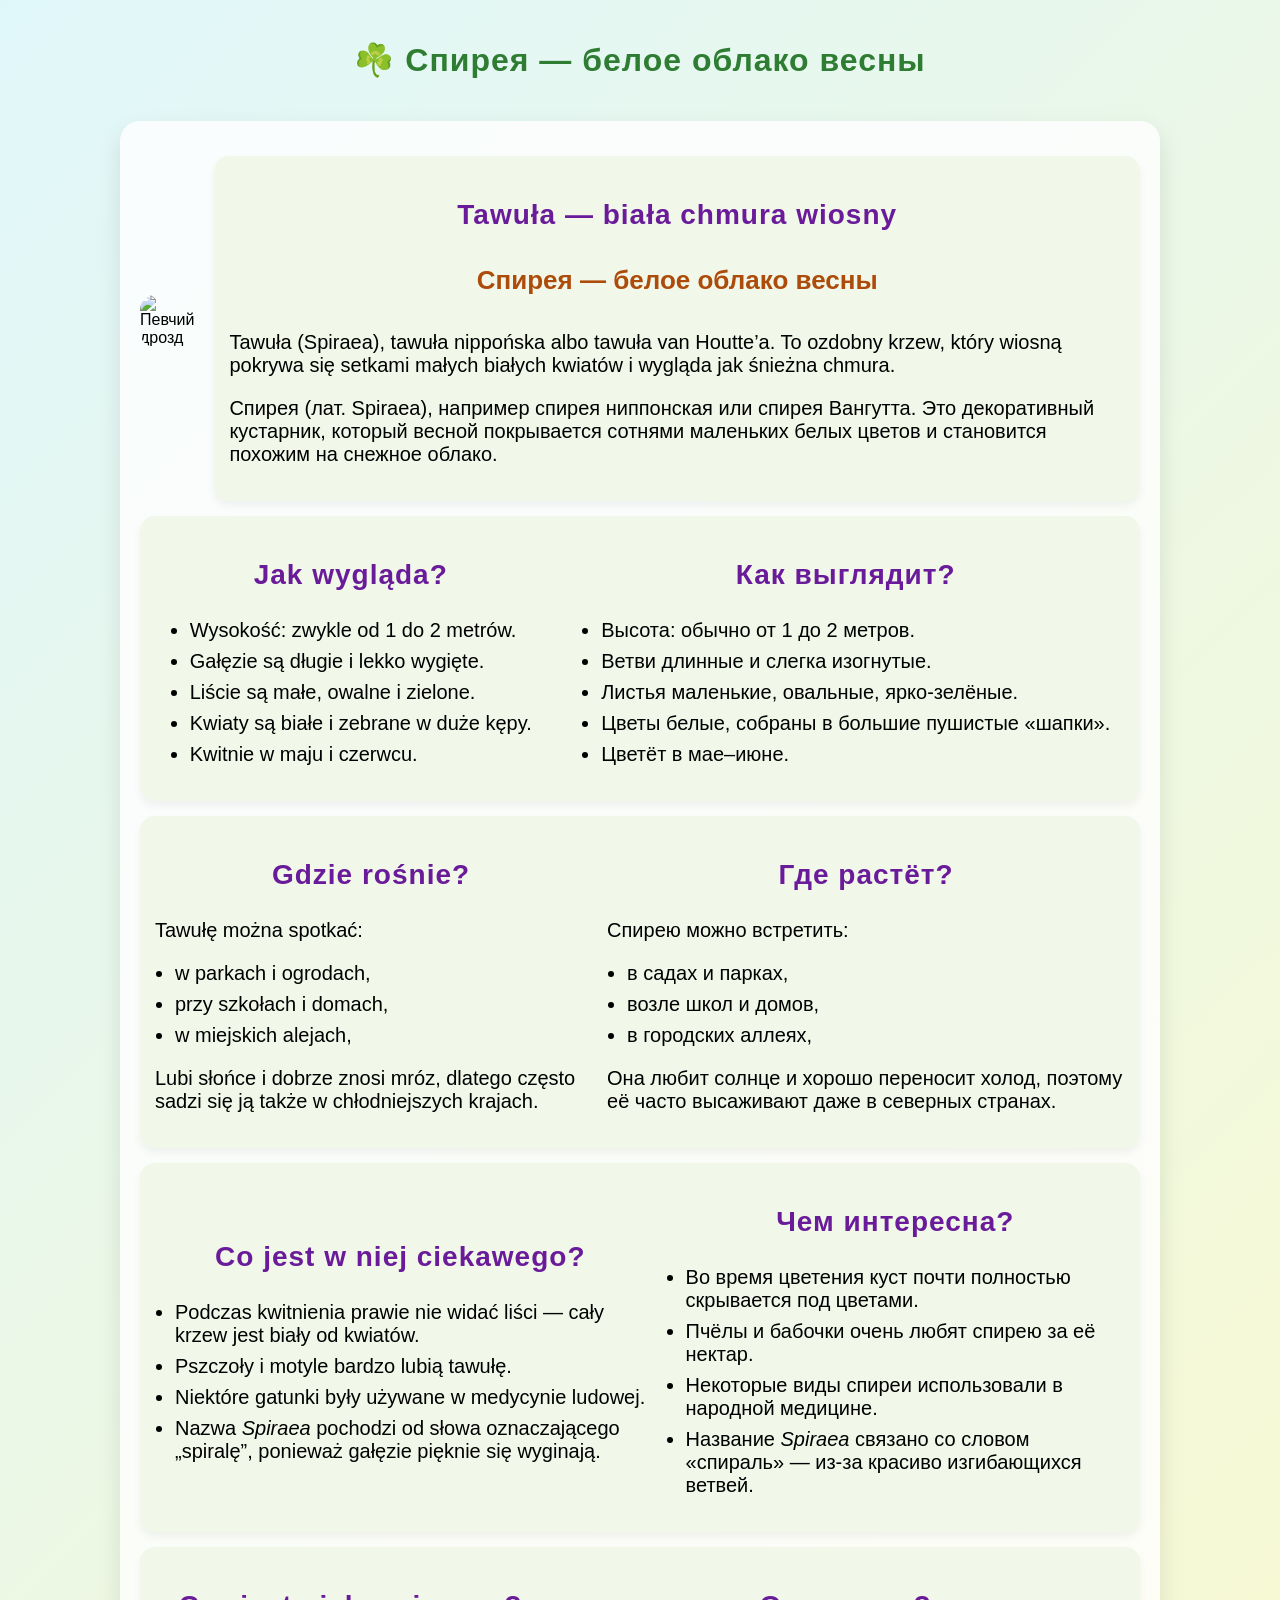
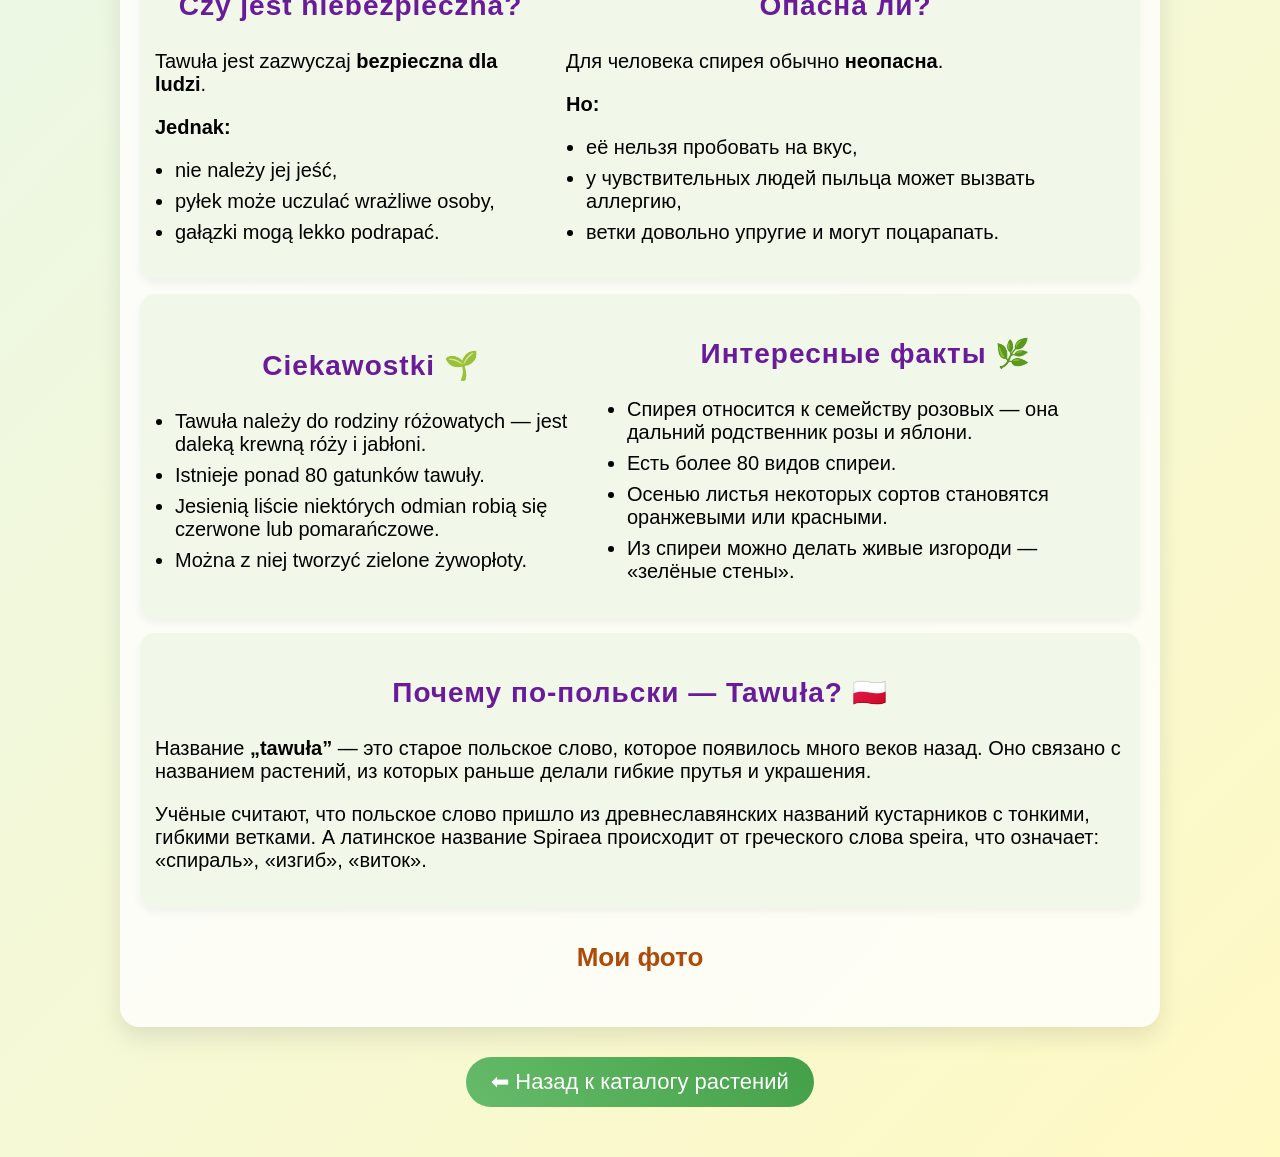
==== kusty/idex01.html @ ba9e2186 "add spireja" ====
<!DOCTYPE html>
<html lang="ru">

<head>
    <meta charset="UTF-8" />
    <title>Спирея</title>
    <link rel="stylesheet" href="../stilePage.css" />
</head>

<body>
    <!-- Дрозд -->
    <h1>☘️ Спирея — белое облако весны</h1>

    <div class="container">
        <div class="two">
            <div class="image">
                <img src="https://vsesorta.ru/upload/resize_cache/iblock/cfd/900_900_1/602543-spireya-seraya-grefsheim.png"
                    alt="Певчий дрозд">
            </div>
            <div class="text">
                <h3>Tawuła — biała chmura wiosny</h3>
                <h4>Спирея — белое облако весны</h4>
                <p>Tawuła (Spiraea), tawuła nippońska albo tawuła van Houtte’a. To ozdobny krzew, który wiosną pokrywa
                    się setkami małych białych kwiatów i wygląda jak śnieżna chmura.</p>
                <p>Cпирея (лат. Spiraea), например спирея ниппонская или спирея Вангутта. Это декоративный кустарник,
                    который весной покрывается сотнями маленьких белых цветов и становится похожим на снежное облако.
                </p>

            </div>
        </div>
        <!-- Как выглядит? -->
        <div class="text">
            <div class="two">
                <div>
                    <h3>Jak wygląda?</h3>
                    <ul>
                        <li>Wysokość: zwykle od 1 do 2 metrów.</li>
                        <li>Gałęzie są długie i lekko wygięte.</li>
                        <li>Liście są małe, owalne i zielone.</li>
                        <li>Kwiaty są białe i zebrane w duże kępy.</li>
                        <li>Kwitnie w maju i czerwcu.</li>
                    </ul>
                </div>
                <div>
                    <h3>Как выглядит?</h3>
                    <ul>
                        <li>Высота: обычно от 1 до 2 метров.</li>
                        <li>Ветви длинные и слегка изогнутые.</li>
                        <li>Листья маленькие, овальные, ярко-зелёные.</li>
                        <li>Цветы белые, собраны в большие пушистые «шапки».</li>
                        <li>Цветёт в мае–июне.</li>
                    </ul>
                </div>
            </div>
        </div>
        <!-- Где растёт? -->
        <div class="text">
            <div class="two">
                <div>
                    <h3>Gdzie rośnie?</h3>
                    <p>Tawułę można spotkać:</p>
                    <ul>
                        <li>w parkach i ogrodach,</li>
                        <li>przy szkołach i domach,</li>
                        <li>w miejskich alejach,</li>
                    </ul>
                    <p>Lubi słońce i dobrze znosi mróz, dlatego często sadzi się ją także w chłodniejszych krajach.</p>
                </div>
                <div>
                    <h3>Где растёт?</h3>
                    <p>Спирею можно встретить:</p>
                    <ul>
                        <li>в садах и парках,</li>
                        <li>возле школ и домов,</li>
                        <li>в городских аллеях,</li>
                    </ul>
                    <p>Она любит солнце и хорошо переносит холод, поэтому её часто высаживают даже в северных странах.
                    </p>
                </div>
            </div>
        </div>
        <!-- Чем интересна? -->
        <div class="text">
            <div class="two">
                <div>
                    <h3>Co jest w niej ciekawego?</h3>
                    <ul>
                        <li>Podczas kwitnienia prawie nie widać liści — cały krzew jest biały od kwiatów.</li>
                        <li>Pszczoły i motyle bardzo lubią tawułę.</li>
                        <li>Niektóre gatunki były używane w medycynie ludowej.</li>
                        <li>Nazwa <em>Spiraea</em> pochodzi od słowa oznaczającego „spiralę”, ponieważ gałęzie pięknie
                            się wyginają.</li>
                    </ul>
                </div>
                <div>
                    <h3>Чем интересна?</h3>
                    <ul>
                        <li>Во время цветения куст почти полностью скрывается под цветами.</li>
                        <li>Пчёлы и бабочки очень любят спирею за её нектар.</li>
                        <li>Некоторые виды спиреи использовали в народной медицине.</li>
                        <li>Название <em>Spiraea</em> связано со словом «спираль» — из-за красиво изгибающихся ветвей.
                        </li>
                    </ul>
                </div>
            </div>
        </div>
        <!-- Опасна ли? -->
        <div class="text">
            <div class="two">
                <div>
                    <h3>Czy jest niebezpieczna?</h3>
                    <p>Tawuła jest zazwyczaj <b>bezpieczna dla ludzi</b>.</p>
                    <p><b>Jednak:</b></p>
                    <ul>
                        <li>nie należy jej jeść,</li>
                        <li>pyłek może uczulać wrażliwe osoby,</li>
                        <li>gałązki mogą lekko podrapać.</li>
                    </ul>
                </div>
                <div>
                    <h3>Опасна ли?</h3>
                    <p>Для человека спирея обычно <b>неопасна</b>.</p>
                    <p><b>Но:</b></p>
                    <ul>
                        <li>её нельзя пробовать на вкус,</li>
                        <li>у чувствительных людей пыльца может вызвать аллергию,</li>
                        <li>ветки довольно упругие и могут поцарапать.</li>
                    </ul>
                </div>
            </div>
        </div>
        <!-- Интересные факты -->
        <div class="text">
            <div class="two">
                <div>
                    <h3>Ciekawostki 🌱</h3>
                    <ul>
                        <li>Tawuła należy do rodziny różowatych — jest daleką krewną róży i jabłoni.</li>
                        <li>Istnieje ponad 80 gatunków tawuły.</li>
                        <li>Jesienią liście niektórych odmian robią się czerwone lub pomarańczowe.</li>
                        <li>Można z niej tworzyć zielone żywopłoty.</li>
                    </ul>
                </div>
                <div>
                    <h3>Интересные факты 🌿</h3>
                    <ul>
                        <li>Спирея относится к семейству розовых — она дальний родственник розы и яблони.</li>
                        <li>Есть более 80 видов спиреи.</li>
                        <li>Осенью листья некоторых сортов становятся оранжевыми или красными.</li>
                        <li>Из спиреи можно делать живые изгороди — «зелёные стены».</li>
                    </ul>
                </div>
            </div>
        </div>
        <!-- Почему по-польски — Tawuła? 🇵🇱 -->
        <div class="text">
            <h3>Почему по-польски — Tawuła? 🇵🇱</h3>
            <p>Название <b>„tawuła”</b> — это старое польское слово, которое появилось много веков назад. Оно связано с названием растений, из которых раньше делали гибкие прутья и украшения.</p>
            <p>Учёные считают, что польское слово пришло из древнеславянских названий кустарников с тонкими, гибкими ветками. А латинское название Spiraea происходит от греческого слова speira, что означает: «спираль», «изгиб», «виток».</p>
        </div>

        <h4>Мои фото</h4>
        <!-- carousel -->
        <div class="carousel">
            <button class="prev">⟨</button>

            <div class="carousel-track">
                <img src="https://raw.githubusercontent.com/ksushatarasenko/katalogOtkrytij_images_video/main/kusty/lesson01/spireja01.jpg"
                    alt="">
                <img src="https://raw.githubusercontent.com/ksushatarasenko/katalogOtkrytij_images_video/main/kusty/lesson01/spireja2.jpg"
                    alt="">
                <img src="https://raw.githubusercontent.com/ksushatarasenko/katalogOtkrytij_images_video/main/kusty/lesson01/spireja3.jpg"
                    alt="">
            </div>

            <button class="next">⟩</button>
        </div>
    </div>


    <!--  -->
    <a href="./indexPtaki.html" class="back">⬅ Назад к каталогу растений</a>

    <!-- Модальное окно -->
    <div class="modal" id="modal">
        <span class="close">✖</span>
        <img class="modal-content" id="modal-img">
    </div>

    <script src="../carusel.js"></script>

</body>

</html>
---- stilePage.css ----
body {
  margin: 0;
  font-family: "Comic Sans MS", "Trebuchet MS", Arial, sans-serif;
  background: linear-gradient(135deg, #e0f7fa, #fff9c4);
}

/* Заголовки */
h1 {
  text-align: center;
  padding: 20px;
  color: #2e7d32;
  font-size: 2rem;;
}

h3 {
  color: #6a1b9a;
  text-align: center;
  font-size: 28px;
}
h4 {
  color: #ad4b0a;
  text-align: center;
  font-size: 26px;
}
h5 {
  color: #1b9a2e;
  text-align: center;
  font-size: 24px;
}
h6 {
  color: #9a1b6b;
  text-align: center;
  font-size: 22px;
}
p{
  font-size: 20px;
}
.text p{
  font-size: 20px;
}
.text ul{
  font-size: 20px;
}

/* Контейнер */
.container {
  padding: 20px;
  max-width: 1000px;
  margin: 20px auto;
  background: #ffffffcc;
  border-radius: 20px;
  box-shadow: 0 10px 25px rgba(0,0,0,0.1);
}

/* Блок с картинкой и текстом */
.two {
  display: flex;
  /* flex-wrap: wrap; */
  align-items: center;
  gap: 20px;
  justify-content:  space-around;
}

/* Карточки текста */
.text {
  background: #f1f8e9;
  padding: 15px;
  border-radius: 15px;
  margin-top: 15px;
  box-shadow: 0 5px 10px rgba(0,0,0,0.05);
}

/* Списки */
ul {
  padding-left: 20px;
}

li {
  margin-bottom: 8px;
}

/* Картинки */
.image {
  max-width: 100%;
}

.image img {
  width: 100%;
  border-radius: 15px;
  transition: transform 0.3s ease, box-shadow 0.3s ease;
}
/* Картинки */
.mgIcon {
  width: 100px;
  height: 100px;
}

.mgIcon img {
  width: 100%;
  border-radius: 15px;
  transition: transform 0.3s ease, box-shadow 0.3s ease;
}

/* Анимация при наведении */
.image img:hover {
  transform: scale(1.05);
  box-shadow: 0 10px 20px rgba(0,0,0,0.2);
}

/* Галерея */
.flex {
  display: flex;
  gap: 10px;
  margin-top: 15px;
  flex-wrap: wrap;
}

.flex .image {
  flex: 1;
  min-width: 150px;
}

/* Кнопка назад */
.back {
  display: block;
  text-align: center;
  margin: 30px auto 50px;
  text-decoration: none;
  font-size: 22px;
  color: #fff;
  background: linear-gradient(45deg, #66bb6a, #43a047);
  padding: 12px 25px;
  border-radius: 30px;
  width: fit-content;
  transition: all 0.3s ease;
}

.back:hover {
  transform: scale(1.15);
  background: linear-gradient(45deg, #81c784, #2e7d32);
}

/* Эмодзи немного увеличим */
h1, h3 {
  letter-spacing: 1px;
}

/* Адаптив */
@media (max-width: 700px) {
  .two {
    flex-direction: column;
  }

  h1 {
    font-size: 26px;
  }
}

/* КАРУСЕЛЬ */
.carousel {
  position: relative;
  overflow: hidden;
  margin-top: 20px;
}

.carousel-track {
  display: flex;
  transition: transform 0.4s ease;
}

.carousel img {
  width: 100%;
  max-width: 300px;
  margin: 0 10px;
  border-radius: 15px;
  cursor: pointer;
  transition: transform 0.3s;
  touch-action: pan-y;
}

.carousel img:hover {
  transform: scale(1.05);
}

/* КНОПКИ */
.prev, .next {
  position: absolute;
  top: 50%;
  transform: translateY(-50%);
  background: #ffffffcc;
  border: none;
  font-size: 28px;
  font-weight: bold;
  padding: 10px;
  cursor: pointer;
  border-radius: 50%;
}

.prev {
  left: 10px;
  z-index: 10;
}

.next {
  right: 10px;
  z-index: 10;
}

.prev:hover, .next:hover {
  background: #fff;
}

/* МОДАЛКА (увеличение) */
.modal {
  display: none;
  position: fixed;
  z-index: 1000;
  padding-top: 60px;
  left: 0;
  top: 0;
  width: 100%;
  height: 100%;
  background-color: rgba(0,0,0,0.8);
}

.modal-content {
  display: block;
  margin: auto;
  max-width: 80%;
  border-radius: 15px;
}

.close {
  position: absolute;
  top: 20px;
  right: 40px;
  color: white;
  font-size: 30px;
  cursor: pointer;
}
/* end carusel */

.nest {
  display: grid;
  grid-template-columns: repeat(auto-fit, minmax(120px, 1fr));
  gap: 12px;
  margin-top: 15px;
}

.nest-item {
  background: #fff3cd;
  border-radius: 12px;
  padding: 15px;
  text-align: center;
  font-size: 16px;
  box-shadow: 0 4px 10px rgba(0,0,0,0.08);
  transition: 0.3s;
}

.nest-item:hover {
  transform: scale(1.05);
  background: #ffe082;
}

/* 📱 ГЛОБАЛЬНАЯ МОБИЛЬНАЯ АДАПТАЦИЯ */
@media (max-width: 768px) {

  /* 🧱 БАЗА */
  body {
    font-size: 16px;
    line-height: 1.5;
  }

  /* 🔤 Заголовки */
  h1 { font-size: 26px; padding: 10px; }
  h2 { font-size: 24px; }
  h3 { font-size: 22px; }
  h4 { font-size: 20px; }
  h5 { font-size: 18px; }
  h6 { font-size: 16px; }

  p {
    font-size: 18px;
  }

  /* 📦 Контейнеры */
  .container {
    padding: 12px;
    margin: 8px;
  }

  .text, .textBlock {
    padding: 12px;
    font-size: 15px;
  }

  /* 📐 FLEX → колонка */
  .two, .flex {
    flex-direction: column;
    align-items: center;
    gap: 12px;
  }

  /* 🟩 Карточки */
  .card {
    width: 100%;
    font-size: 18px;
    padding: 15px;
    min-height: auto;
  }

  .card h2 {
    font-size: 18px;
    margin-top: 10px;
  }

  /* 📸 Картинки */
  .image img,
  .imgIcon img {
    width: 100%;
    height: auto;
  }

  .imgIcon {
    width: 70px;
    height: 70px;
  }

  .mgIcon {
    width: 60px;
    height: 60px;
  }

  /* 🎞 КАРУСЕЛЬ */
  .carousel img {
    max-width: 90%;
    margin: 0 auto;
  }

  .prev, .next {
    font-size: 20px;
    padding: 6px;
  }

  /* 🎧 АУДИО (ВАЖНО!) */
  .audio-block {
    display: flex;
    flex-direction: column;
    gap: 12px;
  }

  .audio-card {
    width: 100%;
    padding: 12px;
  }

  audio {
    width: 100%;
    height: 40px;
  }

  /* 🎥 ВИДЕО */
  .video {
    width: 100%;
  }

  .video iframe {
    width: 100%;
    height: 200px;
  }

  /* 📋 Списки */
  ul, ol {
    font-size: 16px;
    margin-left: 15px;
  }

  li {
    margin-left: 5%;
  }

  /* 🔘 Кнопки */
  .back {
    font-size: 16px;
    padding: 8px 16px;
  }

  /* 👆 Удобство нажатия */
  button, .card, .back {
    min-height: 44px;
  }
}
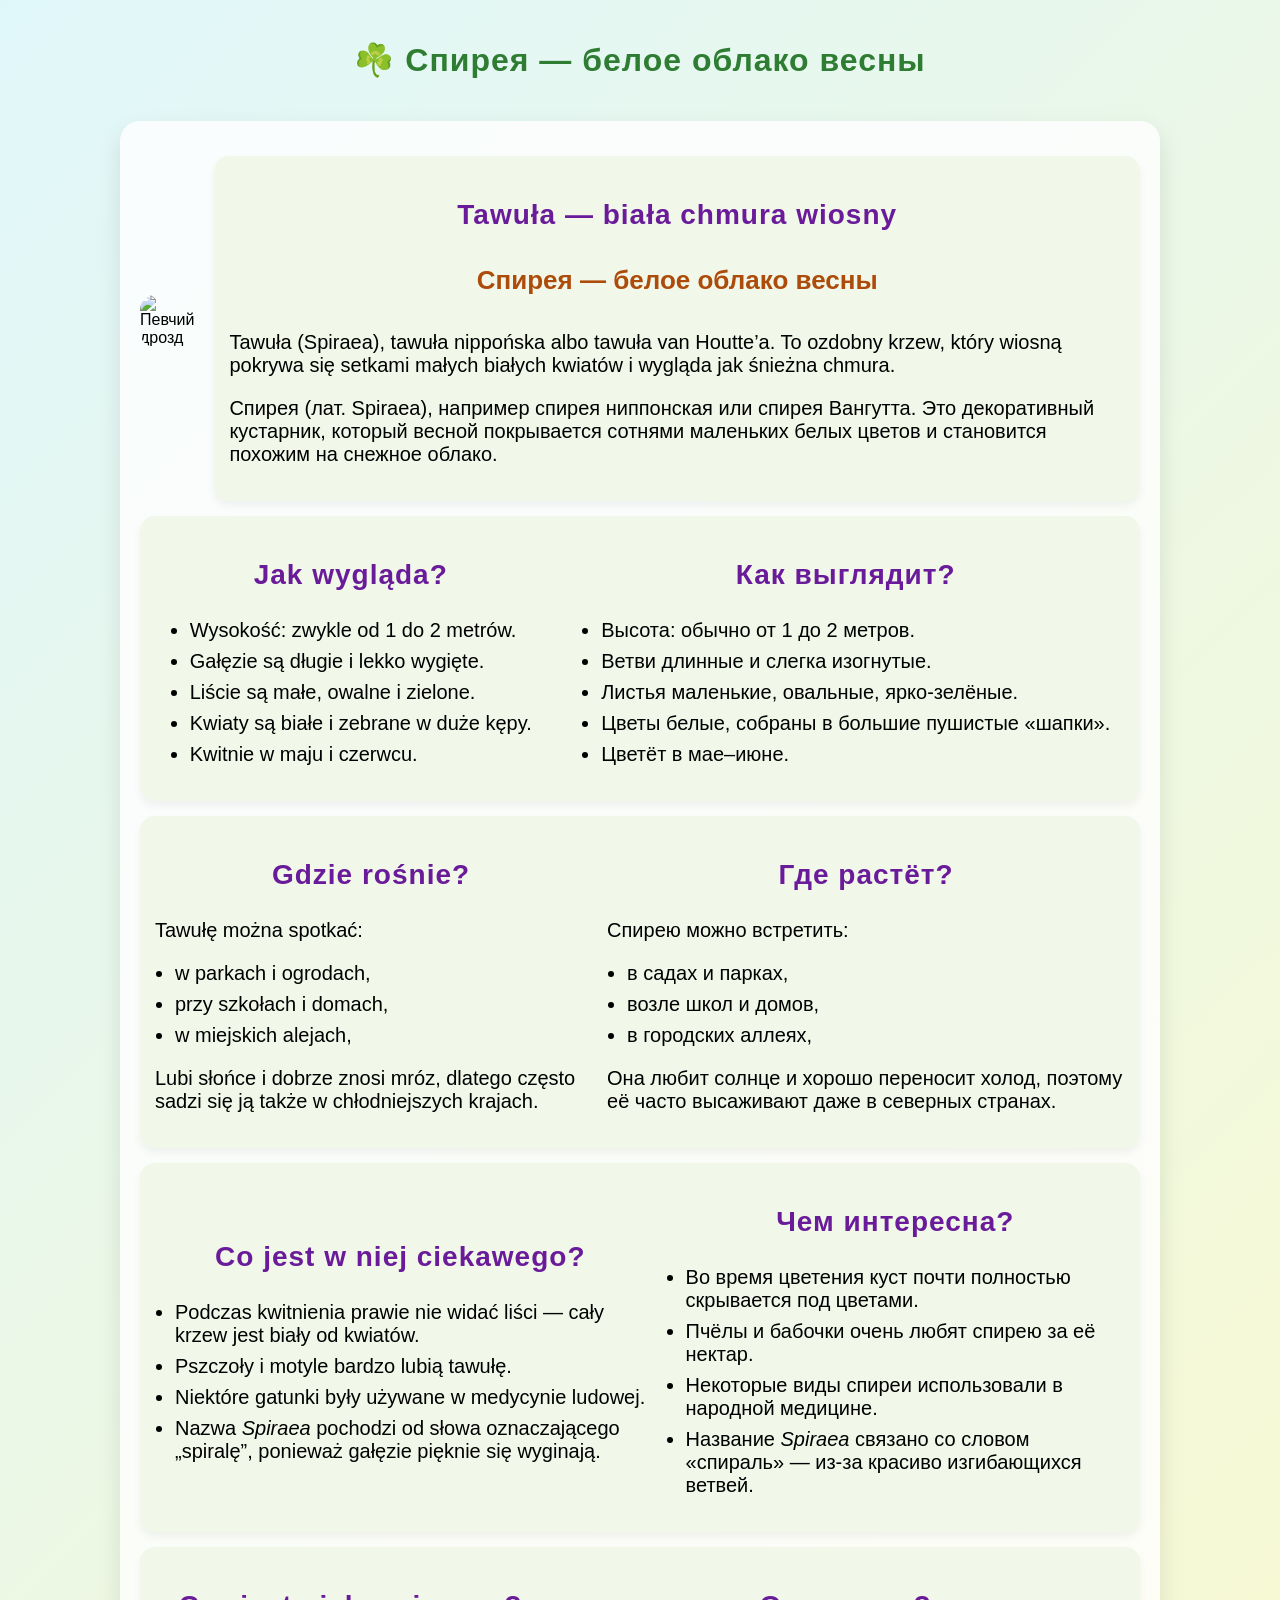
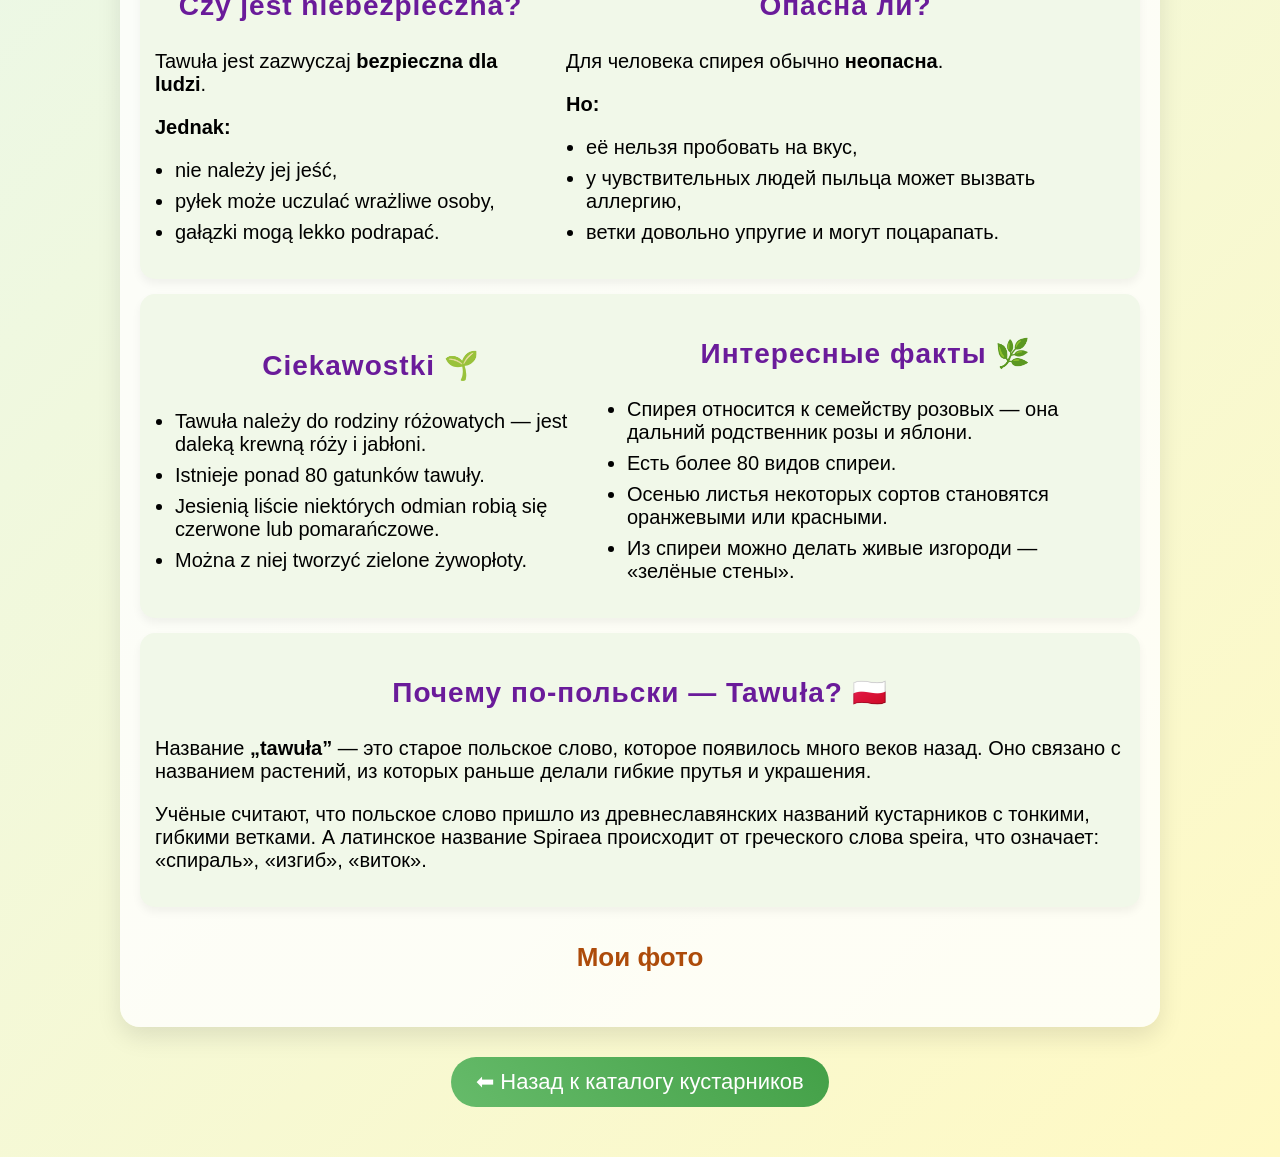
==== commit d64cad1b: "add derewja" ====
--- a/kusty/idex01.html
+++ b/kusty/idex01.html
@@ -179,7 +179,7 @@
 
 
     <!--  -->
-    <a href="./indexPtaki.html" class="back">⬅ Назад к каталогу растений</a>
+    <a href="indexKusty.html" class="back">⬅ Назад к каталогу кустарников</a>
 
     <!-- Модальное окно -->
     <div class="modal" id="modal">
